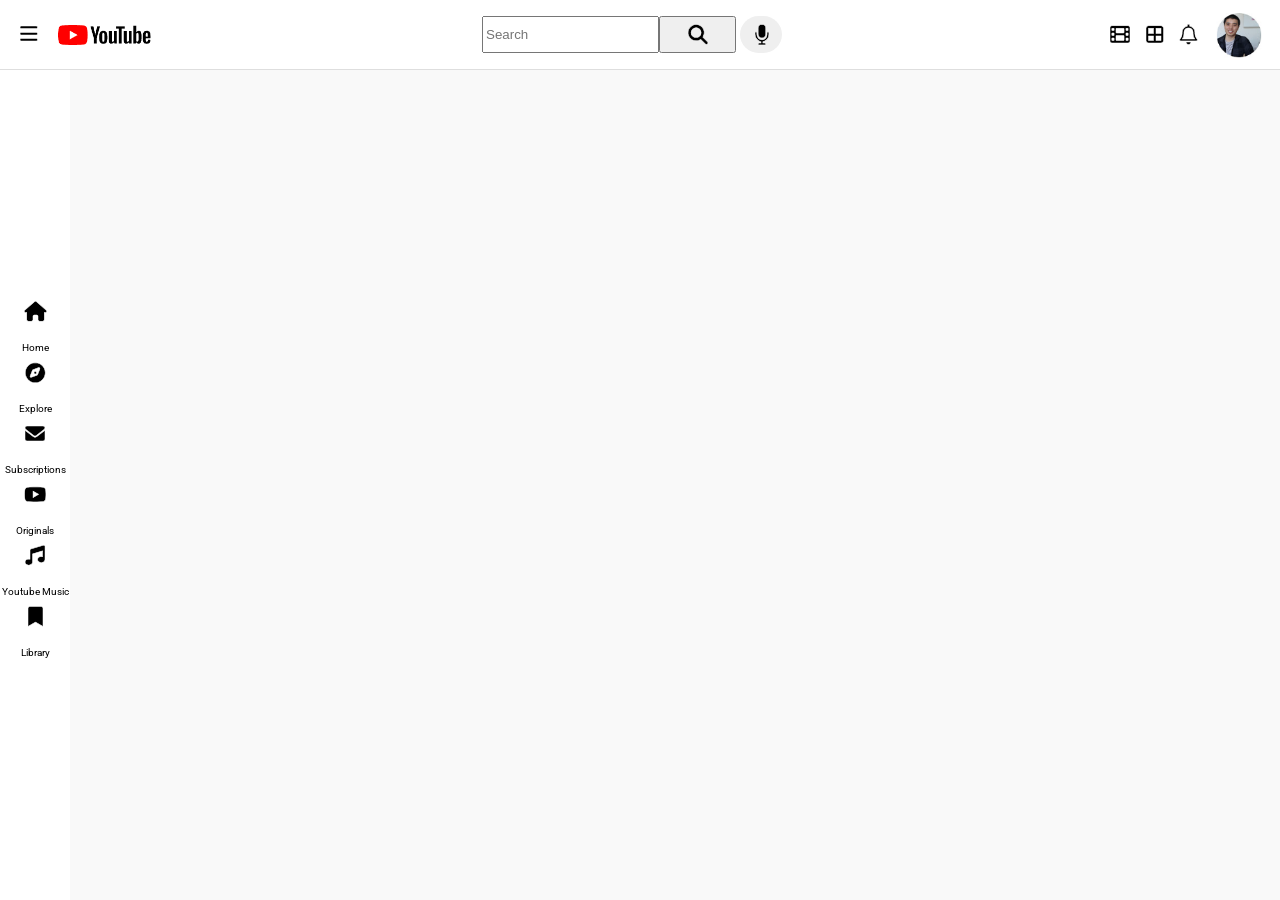
==== yt-copy/index.html @ 5af85498 "nav created" ====
<!DOCTYPE html>
<html lang="en">
<head>
    <meta charset="UTF-8">
    <meta name="viewport" content="width=device-width, initial-scale=1.0">
    <title>Document</title>
    <link rel="stylesheet" href="https://cdnjs.cloudflare.com/ajax/libs/font-awesome/6.0.0/css/all.min.css">

    <link rel="preconnect" href="https://fonts.googleapis.com">
    <link rel="preconnect" href="https://fonts.gstatic.com" crossorigin>
    <link href="https://fonts.googleapis.com/css2?family=Roboto:ital,wght@0,100..900;1,100..900&display=swap" rel="stylesheet">

    <link rel="stylesheet" href="styles.css">
    
</head>
<body>
    <div class="container">

        <div class="pages">  
                <div>
                    <i class="fa-solid fa-house"></i>
                    <p>Home</p>
                </div>
                <div>
                    <i class="fa-solid fa-compass"></i>
                    <p>Explore</p>
                </div>
                <div>
                    <i class="fa-solid fa-envelope"></i>
                    <p>Subscriptions</p>
                </div>
                <div>
                    <i class="fa-brands fa-youtube"></i>
                    <p>Originals</p>
                </div>
                <div>
                    <i class="fa-solid fa-music"></i>
                    <p>Youtube Music </p>
                </div>
                <div>
                    <i class="fa-solid fa-bookmark"></i>
                    <p>Library</p>
                </div>  
        </div>
        <div class="nav" > 
            <div class="left-sect">    
                <i class="fa-solid fa-bars"></i>
                <img src="images/yt-logo.png" alt="">
            </div> 

            <form action="" method="post">
                <input type="text" placeholder="Search">
                <button class="search"> 
                    <i class="fa-solid fa-magnifying-glass"></i>
                </button>
                <button class="mike">
                    <i class="fa-solid fa-microphone"></i>
                </button>
            </form>

            <div  class="right-sect">
                <i class="fa-solid fa-film"></i>
                <i class="fa-solid fa-border-all"></i>
                <i class="fa-regular fa-bell"></i>
                <img src="images/proflie.png" alt="">

            </div>



       


        </div>
        <div class="main">
           
        </div>
    </div>
</body>
</html>
---- yt-copy/styles.css ----
body{
    margin:0;
    padding:0;
    box-sizing: border-box;
    font-family: "Roboto", sans-serif;

}

i{
    font-size: 20px;
    -webkit-text-stroke: 0.5px white
}

.container{
    display: grid;
    grid-template-columns: 70px auto;
    grid-template-rows: 70px auto;
    height: 100vh;
   
}

.pages{
    background-color: rgb(255,255,255);
    grid-row:2/3 ;
    font-size: 10px; 
    display: flex;
    flex-direction: column;
    justify-content: center;
  
}

.pages div{
    display: flex;
    flex-direction: column;
    gap:1em;
    align-items: center;
    
}


.nav{
    background-color: rgb(255,255,255);
    border-bottom:1px solid rgb(222, 222, 222);
    grid-column: 1/3;
    display: flex;
    align-items: center;
    justify-content: space-between;
    
}


.left-sect{
    display: flex;
    align-items: center;
    gap:1em;
    
}

.left-sect i{
    margin-left: 1em;
}
.left-sect img{
    width: 100px;
}

form{
    display: flex;

}

form .search{
    padding:0.5em 2em
}


form .mike{
    margin-left:0.3em;
    border-radius: 30px;
    border: none;
    padding:0.5em 1em
}


.right-sect{
    display: flex;
    align-items: center;
    gap:1em
  
}

.right-sect img{
    width: 50px;
    margin-right: 1em;
}
.main{
    background-color: rgb(249, 249, 249);

}



/* todo
- push to github so goes green today
- read up flexbox more coz search needs to shrink things need to disspapear what needs to stick at a min width by force

 */
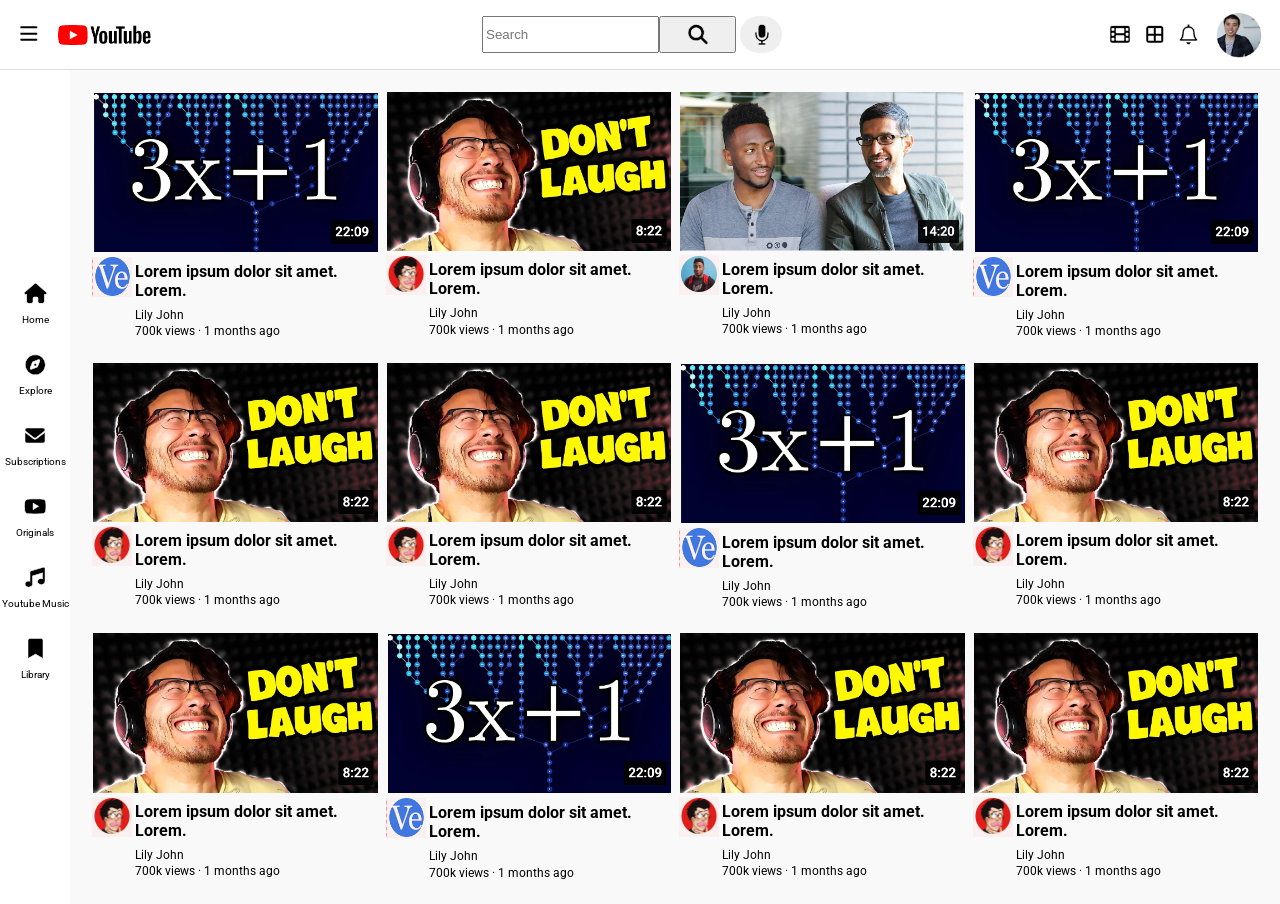
==== commit 0a5b8693: "thumbnails added" ====
--- a/yt-copy/index.html
+++ b/yt-copy/index.html
@@ -73,6 +73,153 @@
 
         </div>
         <div class="main">
+
+            <div class="thumbnails">
+                <div>
+                    <img src="images/03.png" alt="">
+                    <div>
+                        <img src="images/03pfp.png" alt="">
+                        <div>
+                            <h4>Lorem ipsum dolor sit amet. Lorem.</h4>
+                            <p>Lily John</p>
+                            <p>700k views &middot; 1 months ago </p>  
+                        </div>
+                    </div>
+                </div>
+
+                <div>
+                    <img src="images/02.png" alt="">
+                    <div>
+                        <img src="images/02pfp.png" alt="">
+                        <div>
+                            <h4>Lorem ipsum dolor sit amet. Lorem.</h4>
+                            <p>Lily John</p>
+                            <p>700k views &middot; 1 months ago </p>  
+                        </div>
+                    </div>
+                </div>
+
+                <div>
+                    <img src="images/01.png" alt="">
+                    <div>
+                        <img src="images/01pfp.png" alt="">
+                        <div>
+                            <h4>Lorem ipsum dolor sit amet. Lorem.</h4>
+                            <p>Lily John</p>
+                            <p>700k views &middot; 1 months ago </p>  
+                        </div>
+                    </div>
+                </div>
+
+                <div>
+                    <img src="images/03.png" alt="">
+                    <div>
+                        <img src="images/03pfp.png" alt="">
+                        <div>
+                            <h4>Lorem ipsum dolor sit amet. Lorem.</h4>
+                            <p>Lily John</p>
+                            <p>700k views &middot; 1 months ago </p>  
+                        </div>
+                    </div>
+                </div>
+
+                <div>
+                    <img src="images/02.png" alt="">
+                    <div>
+                        <img src="images/02pfp.png" alt="">
+                        <div>
+                            <h4>Lorem ipsum dolor sit amet. Lorem.</h4>
+                            <p>Lily John</p>
+                            <p>700k views &middot; 1 months ago </p>  
+                        </div>
+                    </div>
+                </div>
+
+                <div>
+                    <img src="images/02.png" alt="">
+                    <div>
+                        <img src="images/02pfp.png" alt="">
+                        <div>
+                            <h4>Lorem ipsum dolor sit amet. Lorem.</h4>
+                            <p>Lily John</p>
+                            <p>700k views &middot; 1 months ago </p>  
+                        </div>
+                    </div>
+                </div>
+
+                <div>
+                    <img src="images/03.png" alt="">
+                    <div>
+                        <img src="images/03pfp.png" alt="">
+                        <div>
+                            <h4>Lorem ipsum dolor sit amet. Lorem.</h4>
+                            <p>Lily John</p>
+                            <p>700k views &middot; 1 months ago </p>  
+                        </div>
+                    </div>
+                </div>
+
+                <div>
+                    <img src="images/02.png" alt="">
+                    <div>
+                        <img src="images/02pfp.png" alt="">
+                        <div>
+                            <h4>Lorem ipsum dolor sit amet. Lorem.</h4>
+                            <p>Lily John</p>
+                            <p>700k views &middot; 1 months ago </p>  
+                        </div>
+                    </div>
+                </div>
+
+                <div>
+                    <img src="images/02.png" alt="">
+                    <div>
+                        <img src="images/02pfp.png" alt="">
+                        <div>
+                            <h4>Lorem ipsum dolor sit amet. Lorem.</h4>
+                            <p>Lily John</p>
+                            <p>700k views &middot; 1 months ago </p>  
+                        </div>
+                    </div>
+                </div>
+
+                <div>
+                    <img src="images/03.png" alt="">
+                    <div>
+                        <img src="images/03pfp.png" alt="">
+                        <div>
+                            <h4>Lorem ipsum dolor sit amet. Lorem.</h4>
+                            <p>Lily John</p>
+                            <p>700k views &middot; 1 months ago </p>  
+                        </div>
+                    </div>
+                </div>
+
+                <div>
+                    <img src="images/02.png" alt="">
+                    <div>
+                        <img src="images/02pfp.png" alt="">
+                        <div>
+                            <h4>Lorem ipsum dolor sit amet. Lorem.</h4>
+                            <p>Lily John</p>
+                            <p>700k views &middot; 1 months ago </p>  
+                        </div>
+                    </div>
+                </div>
+
+                <div>
+                    <img src="images/02.png" alt="">
+                    <div>
+                        <img src="images/02pfp.png" alt="">
+                        <div>
+                            <h4>Lorem ipsum dolor sit amet. Lorem.</h4>
+                            <p>Lily John</p>
+                            <p>700k views &middot; 1 months ago </p>  
+                        </div>
+                    </div>
+                </div>
+            </div>
+            
            
         </div>
     </div>
--- a/yt-copy/styles.css
+++ b/yt-copy/styles.css
@@ -29,12 +29,16 @@
   
 }
 
-.pages div{
+.pages >div{
     display: flex;
     flex-direction: column;
-    gap:1em;
     align-items: center;
+    padding: 1em 0;
     
+}
+
+.pages div:hover{
+    background-color: rgb(238, 238, 238);
 }
 
 
@@ -97,10 +101,65 @@
 
 }
 
+.main .thumbnails{
+    display: flex;
+    flex-flow: row wrap;
+    column-gap:8px;
+    row-gap:22px;
+    padding:22px
+}
 
+.main .thumbnails div div{
+    display: flex;
+    flex-flow: row;
+    gap:3px
 
-/* todo
-- push to github so goes green today
-- read up flexbox more coz search needs to shrink things need to disspapear what needs to stick at a min width by force
+}
 
- */+.main .thumbnails div div img{
+    width: 40px;
+    height: 40px;
+   
+}
+
+.main .thumbnails div div div {
+    display: flex;
+    flex-direction: column;
+    gap:0
+
+}
+
+.main .thumbnails div div div > h4{
+    margin-top:0.3em ;
+    margin-bottom:0.5em;
+    
+}
+
+.main .thumbnails div div div > p{
+    font-size: 12px;
+    margin:0;
+    margin-bottom:0.2em;
+    
+}
+
+.main .thumbnails > div{
+    flex: 1 0 23%;
+}
+
+.main .thumbnails > div > img{
+   width:100%
+   
+}
+
+@media (max-width:1122px){
+    .main .thumbnails > div{
+        flex: 1 0 32%;
+    }
+}
+
+@media (max-width:868px){
+    .main .thumbnails > div{
+        flex: 1 0 49%;
+        min-width:235px 
+    }
+}
